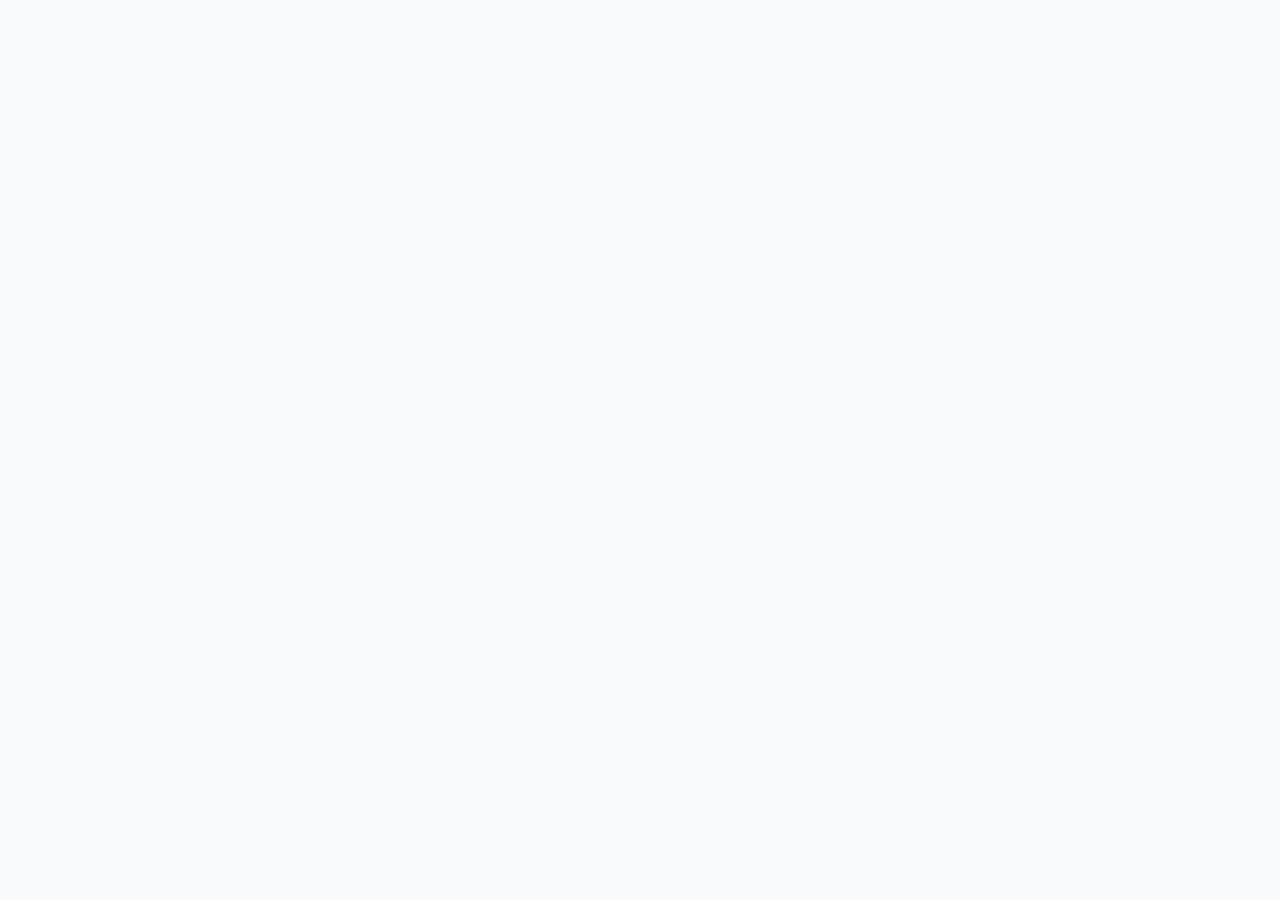
==== Frontend/index.html @ 47358299 "Life dashboard" ====
<!DOCTYPE html>
<html lang="en">
<head>
    <meta charset="UTF-8">
    <meta name="viewport" content="width=device-width, initial-scale=1.0">
    <title>Home</title>
    <link rel="stylesheet" href="css/style.css">
    <link rel="stylesheet" href="css/global.css">
</head>
<body>
    
    <script src="js/app.js"></script>
</body>
</html>
---- Frontend/css/global.css ----
@import url('https://fonts.googleapis.com/css2?family=Outfit:wght@300;400;500;600;700&display=swap');

:root {
    /* Define primary colors and theme variables */
    --primary: #6366f1;
    --primary-hover: #4f46e5;
    --secondary: #8b5cf6;
    --bg-color: #f8fafc;
    --text-color: #0f172a;
    --text-muted: #64748b;
    --card-bg: #ffffff;
    --card-shadow: 0 10px 15px -3px rgba(0, 0, 0, 0.05), 0 4px 6px -2px rgba(0, 0, 0, 0.025);
    --border-color: #e2e8f0;
    --success: #10b981;
    --danger: #ef4444;
    --radius: 12px;
    --transition: 0.3s ease;
}

* {
    margin: 0;
    padding: 0;
    box-sizing: border-box;
}

body {
    font-family: 'Outfit', sans-serif;
    background-color: var(--bg-color);
    color: var(--text-color);
    line-height: 1.6;
    display: flex;
    flex-direction: column;
    min-height: 100vh;
}

/* Navbar Styling */
.navbar {
    background: var(--card-bg);
    padding: 1rem 2rem;
    display: flex;
    justify-content: space-between;
    align-items: center;
    box-shadow: 0 4px 6px -1px rgba(0, 0, 0, 0.05);
    position: sticky;
    top: 0;
    z-index: 100;
}

.navbar .logo {
    font-size: 1.5rem;
    font-weight: 700;
    background: linear-gradient(135deg, var(--primary), var(--secondary));
    -webkit-background-clip: text;
    background-clip: text;
    -webkit-text-fill-color: transparent;
    color: transparent;
}

.nav-links {
    list-style: none;
    display: flex;
    gap: 1.5rem;
}

.nav-links a {
    text-decoration: none;
    color: var(--text-muted);
    font-weight: 500;
    transition: var(--transition);
    padding: 0.5rem 0.8rem;
    border-radius: 8px;
}

.nav-links a:hover,
.nav-links a.active {
    color: var(--primary);
    background-color: #e0e7ff;
}

/* Main Layout */
.container {
    flex: 1;
    width: 100%;
    max-width: 1000px;
    margin: 2rem auto;
    padding: 0 1.5rem;
}

/* Page Header */
.page-header {
    margin-bottom: 2rem;
    text-align: center;
}

.page-header h1 {
    font-size: 2.5rem;
    margin-bottom: 0.5rem;
    color: var(--text-color);
}

.page-header p {
    color: var(--text-muted);
    font-size: 1.1rem;
}

/* Card Styling */
.card {
    background: var(--card-bg);
    border-radius: var(--radius);
    padding: 1.5rem;
    box-shadow: var(--card-shadow);
    transition: var(--transition);
    border: 1px solid var(--border-color);
}

.card:hover {
    transform: translateY(-5px);
    box-shadow: 0 20px 25px -5px rgba(0, 0, 0, 0.1), 0 10px 10px -5px rgba(0, 0, 0, 0.04);
}

/* Global Forms & Inputs */
.input-group {
    display: flex;
    gap: 1rem;
    margin-bottom: 2rem;
    flex-wrap: wrap;
}

input[type="text"],
input[type="time"],
textarea {
    flex: 1;
    padding: 0.8rem 1rem;
    border: 2px solid var(--border-color);
    border-radius: 8px;
    font-family: inherit;
    font-size: 1rem;
    transition: var(--transition);
    outline: none;
}

input[type="text"]:focus,
input[type="time"]:focus,
textarea:focus {
    border-color: var(--primary);
    box-shadow: 0 0 0 3px rgba(99, 102, 241, 0.2);
}

button {
    background: linear-gradient(135deg, var(--primary), var(--secondary));
    color: white;
    border: none;
    padding: 0.8rem 1.5rem;
    border-radius: 8px;
    font-family: inherit;
    font-size: 1rem;
    font-weight: 600;
    cursor: pointer;
    transition: var(--transition);
}

button:hover {
    transform: translateY(-2px);
    box-shadow: 0 4px 12px rgba(99, 102, 241, 0.4);
}

button.danger {
    background: var(--danger);
}

button.danger:hover {
    box-shadow: 0 4px 12px rgba(239, 68, 68, 0.4);
}

/* Global Simple animations */
@keyframes fadeIn {
    from { opacity: 0; transform: translateY(10px); }
    to { opacity: 1; transform: translateY(0); }
}

.fade-in {
    animation: fadeIn 0.5s ease forwards;
}
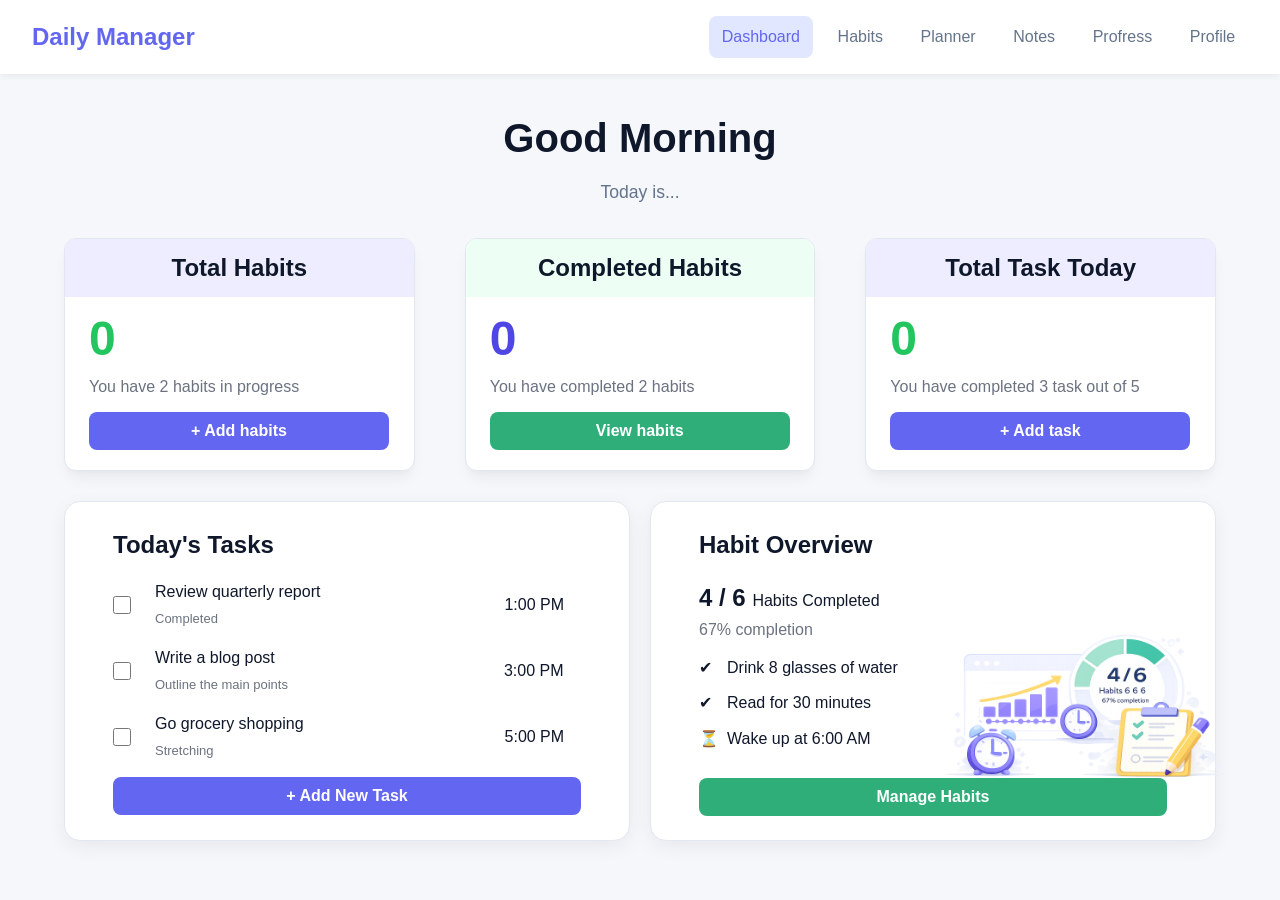
==== commit a490651c: "1st page completed" ====
--- a/Frontend/index.html
+++ b/Frontend/index.html
@@ -1,14 +1,130 @@
-<!DOCTYPE html>
+<!doctype html>
 <html lang="en">
-<head>
-    <meta charset="UTF-8">
-    <meta name="viewport" content="width=device-width, initial-scale=1.0">
-    <title>Home</title>
-    <link rel="stylesheet" href="css/style.css">
-    <link rel="stylesheet" href="css/global.css">
-</head>
-<body>
-    
+  <head>
+    <meta charset="UTF-8" />
+    <meta name="viewport" content="width=device-width, initial-scale=1.0" />
+    <title>Dashboard</title>
+    <link rel="stylesheet" href="css/style.css" />
+    <link rel="stylesheet" href="css/global.css" />
+  </head>
+  <body>
+    <!-- NAVBAR -->
+    <nav class="navbar">
+      <div class="logo">Daily Manager</div>
+      <ul>
+        <li class="nav-links"><a href="index.html">Dashboard</a></li>
+        <li class="nav-links"><a href="habit.html">Habits</a></li>
+        <li class="nav-links"><a href="planner.html">Planner</a></li>
+        <li class="nav-links"><a href="notes.html">Notes</a></li>
+        <li class="nav-links"><a href="progress.html">Profress</a></li>
+        <li class="nav-links"><a href="profile.html">Profile</a></li>
+      </ul>
+    </nav>
+
+    <!-- MAIN -->
+    <main class="container">
+      <header class="page-header fade-in">
+        <h1 class="greeting -msg">Good Morning</h1>
+        <p class="curr-date">Today is...</p>
+      </header>
+      <!-- STARTING -->
+      <section class="card-container">
+        <div class="card cards">
+          <h2>Total Habits</h2>
+          <h3>0</h3>
+          <p>You have 2 habits in progress</p>
+          <button class="btn">+ Add habits</button>
+        </div>
+        <div class="card cards">
+          <h2 id="mid">Completed Habits</h2>
+          <h3 id="p2">0</h3>
+          <p>You have completed 2 habits</p>
+          <button class="btn mid-btn">View habits</button>
+        </div>
+        <div class="card cards">
+          <h2>Total Task Today</h2>
+          <h3>0</h3>
+          <p>You have completed 3 task out of 5</p>
+          <button class="btn">+ Add task</button>
+        </div>
+      </section>
+
+      <!-- SECOND -->
+
+      <section class="bottom-section">
+        <!-- Today's Tasks -->
+        <div class="card tasks">
+          <div class="card-header">
+            <h3>Today's Tasks</h3>
+          </div>
+
+          <div class="task-item completed">
+            <input type="checkbox" class="checkbox" />
+            <div>
+              <p class="task-title">Review quarterly report</p>
+              <span class="task-status task-desc">Completed</span>
+            </div>
+            <span class="task-time t1">1:00 PM</span>
+          </div>
+
+          <div class="task-item">
+            <input type="checkbox" class="checkbox" />
+            <div>
+              <p class="task-title">Write a blog post</p>
+              <span class="task-desc">Outline the main points</span>
+            </div>
+            <span class="task-time t2">3:00 PM</span>
+          </div>
+
+          <div class="task-item">
+            <input type="checkbox" class="checkbox" />
+            <div>
+              <p class="task-title">Go grocery shopping</p>
+              <span class="task-desc">Stretching</span>
+            </div>
+            <span class="task-time t3">5:00 PM</span>
+          </div>
+
+          <button class="btns primary">+ Add New Task</button>
+        </div>
+
+        <!-- Habit Overview -->
+        <div class="card habits">
+            <div class="card-header">
+                <h3>Habit Overview</h3>
+              </div>
+          <div class="content">
+            <div>
+              
+              <h2>4 / 6 <span>Habits Completed</span></h2>
+              <p class="percent">67% completion</p>
+
+              <div class="habit-item completed">
+                <span> ✔</span>
+                <p>Drink 8 glasses of water</p>
+              </div>
+
+              <div class="habit-item completed">
+                <span> ✔</span>
+                <p>Read for 30 minutes</p>
+              </div>
+
+              <div class="habit-item pending">
+                <span>⏳</span>
+                <p>Wake up at 6:00 AM</p>
+              </div>
+            </div>
+            <div class="img">
+              <img src="image.png" alt="" />
+            </div>
+          </div>
+
+          <button class="btns secondary">Manage Habits</button>
+        </div>
+      </section>
+    </main>
+
+    <script src="js/global.js"></script>
     <script src="js/app.js"></script>
-</body>
-</html>+  </body>
+</html>
--- a/Frontend/css/style.css
+++ b/Frontend/css/style.css
@@ -0,0 +1,146 @@
+.card-container{
+    display: flex;
+    justify-content: space-around;
+    align-items: center;
+    gap: 50px;
+}
+
+.card-container .card{
+    width: 30vw;
+    padding: 0 0 8px 0;
+    overflow: hidden;
+}
+.cards h2{
+    background-color: #ededff;
+    padding: 10px;
+    text-align: center;
+}
+.cards h3{
+    font-size: xxx-large;
+    font-weight: bold;
+    margin: 4px 24px -4px 24px;
+    color: #22C55E;
+}
+.cards p{
+    margin: 0 24px;
+    color: #6B7280;
+}
+.cards #mid{
+    background-color: #edfff4;
+}
+.cards .mid-btn{
+    background-color: #2FAE7A;
+}
+#p2{
+    color: #4f46e5;
+}
+
+.btn{
+    background-color: #6366F1;
+    margin: 12px 24px;
+    width: 100%;
+    max-width: 300px;
+}
+.card-container .cards:hover{
+    transform: none;
+}
+
+
+.bottom-section {
+  display: flex;
+  gap: 20px;
+  margin-top: 30px;
+}
+
+.bottom-section .card {
+  flex: 1;
+  background: #ffffff;
+  padding: 24px 48px;
+  border-radius: 16px;
+  box-shadow: 0 6px 20px rgba(0,0,0,0.06);
+}
+
+
+/* TASKS */
+.tasks{
+    padding: 36px;
+}
+
+.card-header h3 {
+  font-size: 24px;
+  margin-bottom: 15px;
+}
+
+.task-item {
+  display: flex;
+  align-items: center;
+  justify-content: left;
+  margin-bottom: 15px;
+  gap: 24px;
+}
+
+.checkbox{
+    height: 18px;
+    width: 18px;
+    cursor: pointer;
+}
+
+.task-time{
+    margin-left: 160px;
+}
+.t2{
+    margin-left: 192px;
+}
+.t3{
+    margin-left: 177px;
+}
+.task-desc{
+    color: #6B7280;
+    font-size: small;
+}
+
+.primary{
+    width: 100%;
+    background-color: #6366F1;
+}
+
+.bottom-section .card:hover{
+    transform: none;
+}
+
+/* HABITS */
+.habits{
+    padding: 36px 0 36px 36px;
+}
+.content{
+    display: flex;
+    justify-content: end;
+    align-items: end;
+}
+.img{
+    height: 220px;
+    margin: 0 -70px -50px auto;
+}
+.img img{
+    height: 100%;
+}
+h2 span{
+    font-size: medium;
+    font-weight: 500;
+}
+.percent{
+    color: #6B7280;
+    margin-bottom: 12px;
+}
+.habit-item{
+    display: flex;
+    gap: 15px;
+    margin-bottom: 10px;
+}
+.pending{
+    gap: 8px;
+}
+.secondary{
+    width: 100%;
+    margin-top: 16px;
+}
--- a/Frontend/css/global.css
+++ b/Frontend/css/global.css
@@ -2,10 +2,10 @@
 
 :root {
     /* Define primary colors and theme variables */
-    --primary: #6366f1;
+    --primary: #6366F1;
     --primary-hover: #4f46e5;
-    --secondary: #8b5cf6;
-    --bg-color: #f8fafc;
+    --secondary: #2FAE7A;
+    --bg-color: #F5F7FB;
     --text-color: #0f172a;
     --text-muted: #64748b;
     --card-bg: #ffffff;
@@ -46,14 +46,19 @@
     z-index: 100;
 }
 
-.navbar .logo {
+.logo {
     font-size: 1.5rem;
     font-weight: 700;
-    background: linear-gradient(135deg, var(--primary), var(--secondary));
+    background: var(--primary);
     -webkit-background-clip: text;
     background-clip: text;
     -webkit-text-fill-color: transparent;
     color: transparent;
+}
+
+.navbar ul{
+    display: flex;
+    gap: 12px;
 }
 
 .nav-links {
@@ -81,7 +86,7 @@
 .container {
     flex: 1;
     width: 100%;
-    max-width: 1000px;
+    max-width: 1200px;
     margin: 2rem auto;
     padding: 0 1.5rem;
 }
@@ -147,10 +152,10 @@
 }
 
 button {
-    background: linear-gradient(135deg, var(--primary), var(--secondary));
+    background: var(--secondary);
     color: white;
     border: none;
-    padding: 0.8rem 1.5rem;
+    padding: 0.625rem 1.3rem;
     border-radius: 8px;
     font-family: inherit;
     font-size: 1rem;
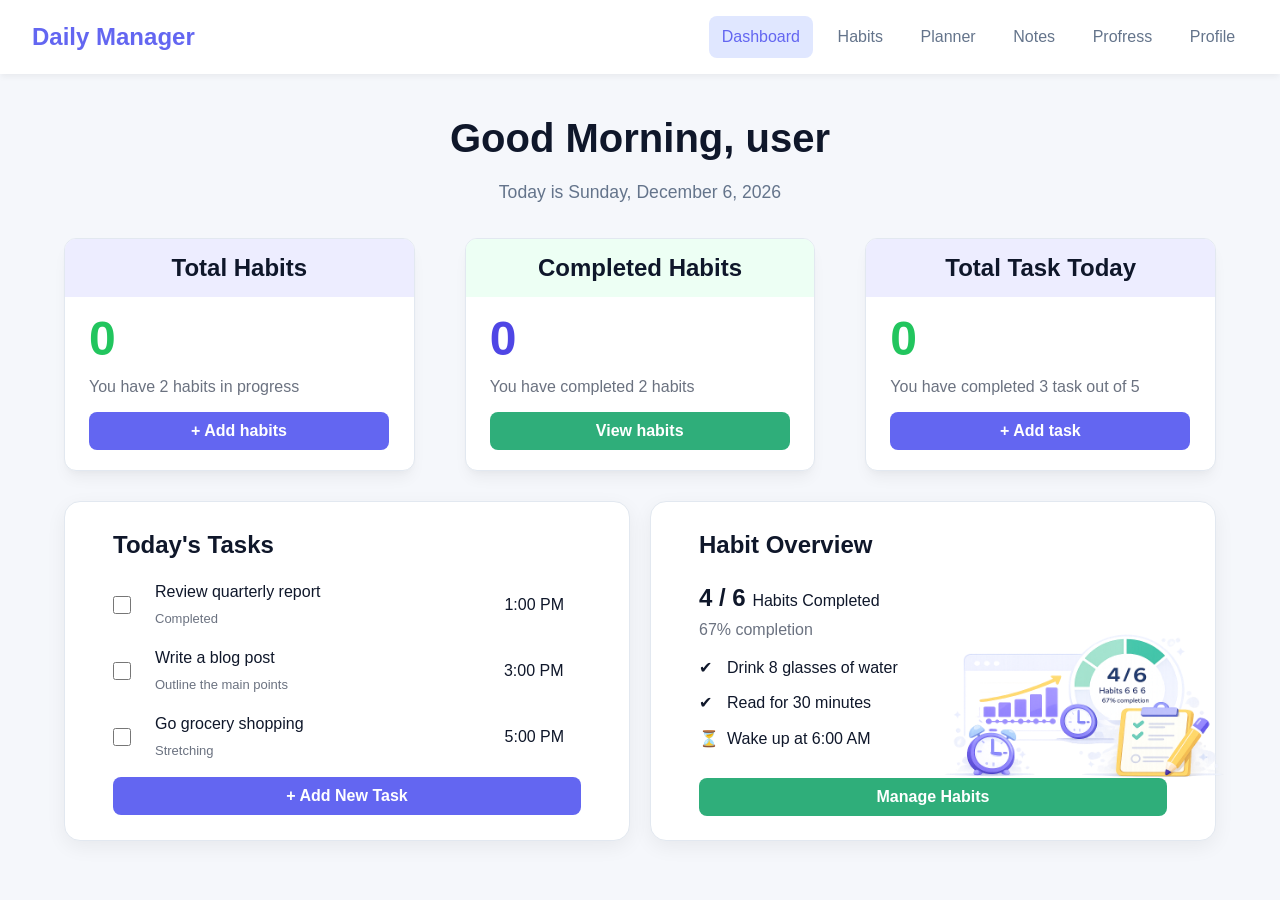
==== commit 99696a1b: "change" ====
--- a/Frontend/index.html
+++ b/Frontend/index.html
@@ -24,26 +24,26 @@
     <!-- MAIN -->
     <main class="container">
       <header class="page-header fade-in">
-        <h1 class="greeting -msg">Good Morning</h1>
-        <p class="curr-date">Today is...</p>
+        <h1 class="greeting-msg" id="greeting-msg">Good Morning</h1>
+        <p id="curr-date">Today is...</p>
       </header>
       <!-- STARTING -->
       <section class="card-container">
         <div class="card cards">
           <h2>Total Habits</h2>
-          <h3>0</h3>
+          <h3 id="total-habits">0</h3>
           <p>You have 2 habits in progress</p>
           <button class="btn">+ Add habits</button>
         </div>
         <div class="card cards">
           <h2 id="mid">Completed Habits</h2>
-          <h3 id="p2">0</h3>
+          <h3 id="completed-habits">0</h3>
           <p>You have completed 2 habits</p>
           <button class="btn mid-btn">View habits</button>
         </div>
         <div class="card cards">
           <h2>Total Task Today</h2>
-          <h3>0</h3>
+          <h3 id="total-task">0</h3>
           <p>You have completed 3 task out of 5</p>
           <button class="btn">+ Add task</button>
         </div>
--- a/Frontend/css/style.css
+++ b/Frontend/css/style.css
@@ -31,7 +31,7 @@
 .cards .mid-btn{
     background-color: #2FAE7A;
 }
-#p2{
+#completed-habits{
     color: #4f46e5;
 }
 
